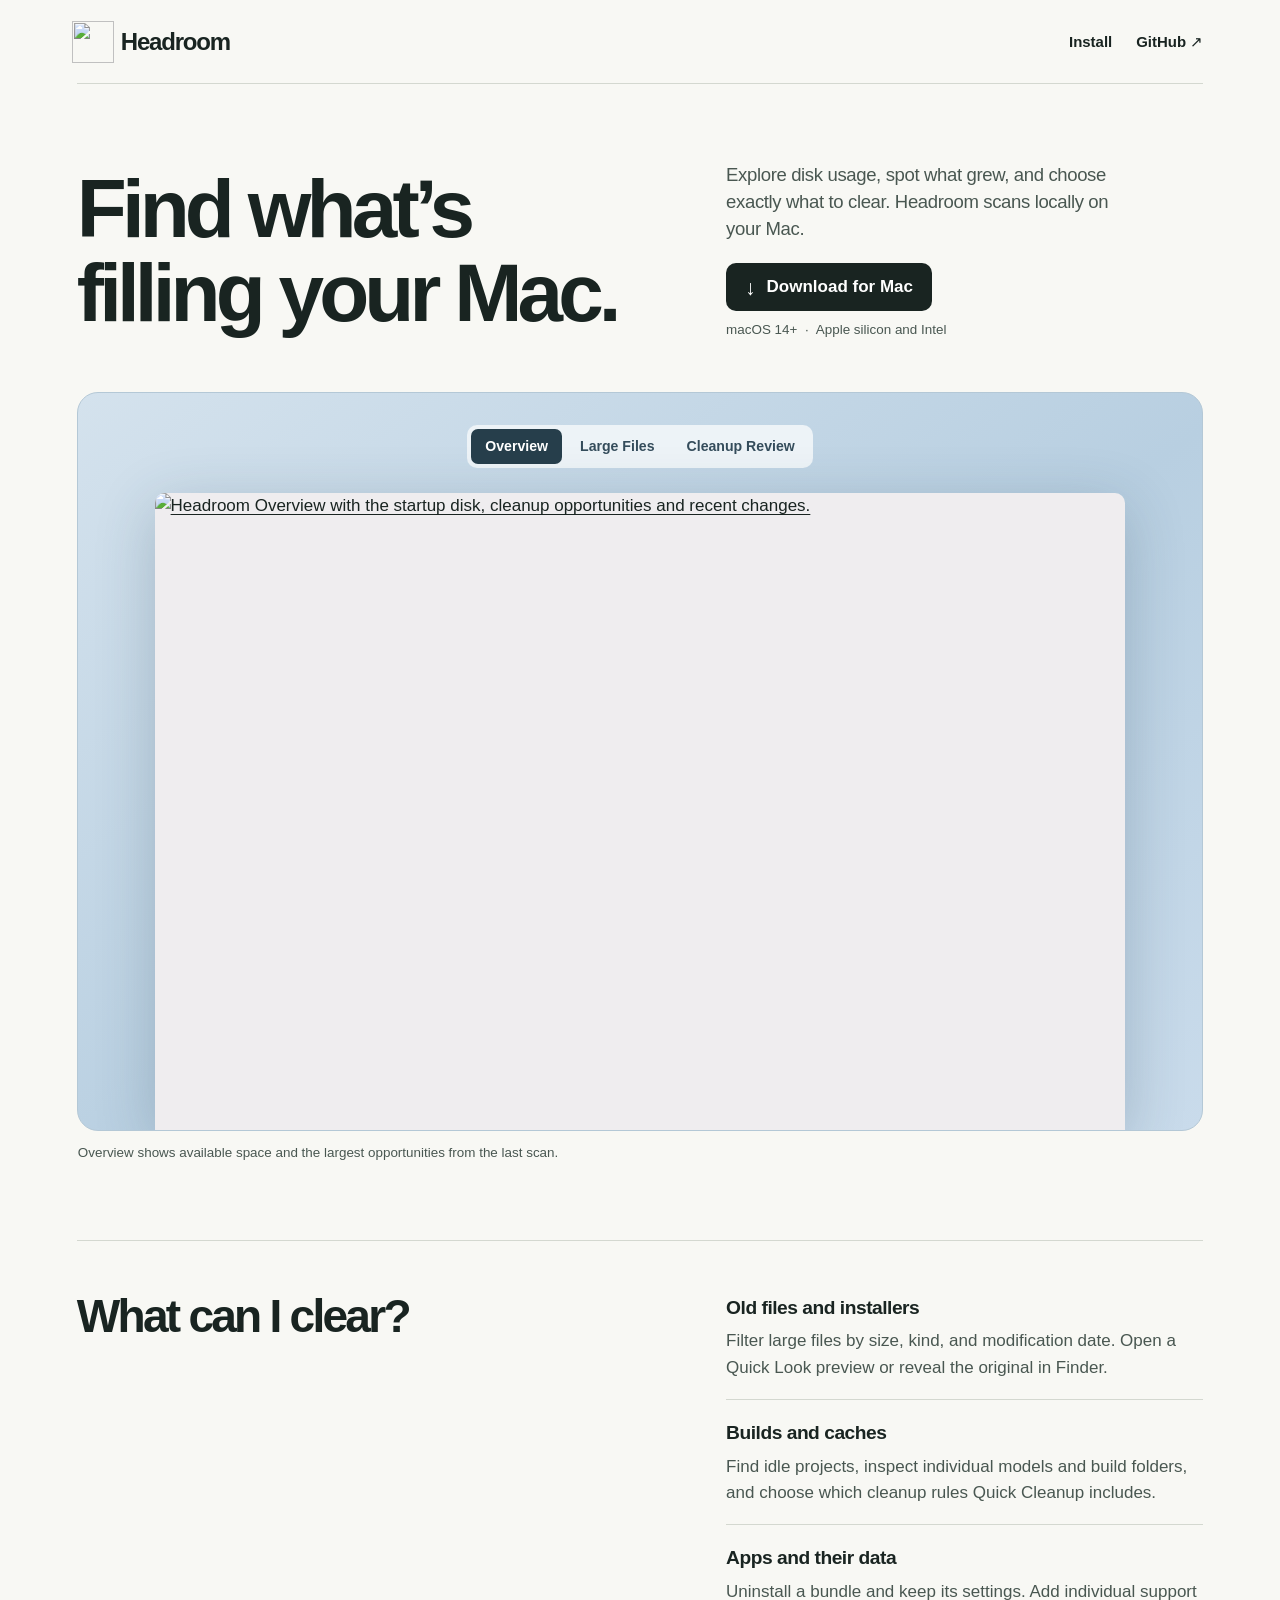
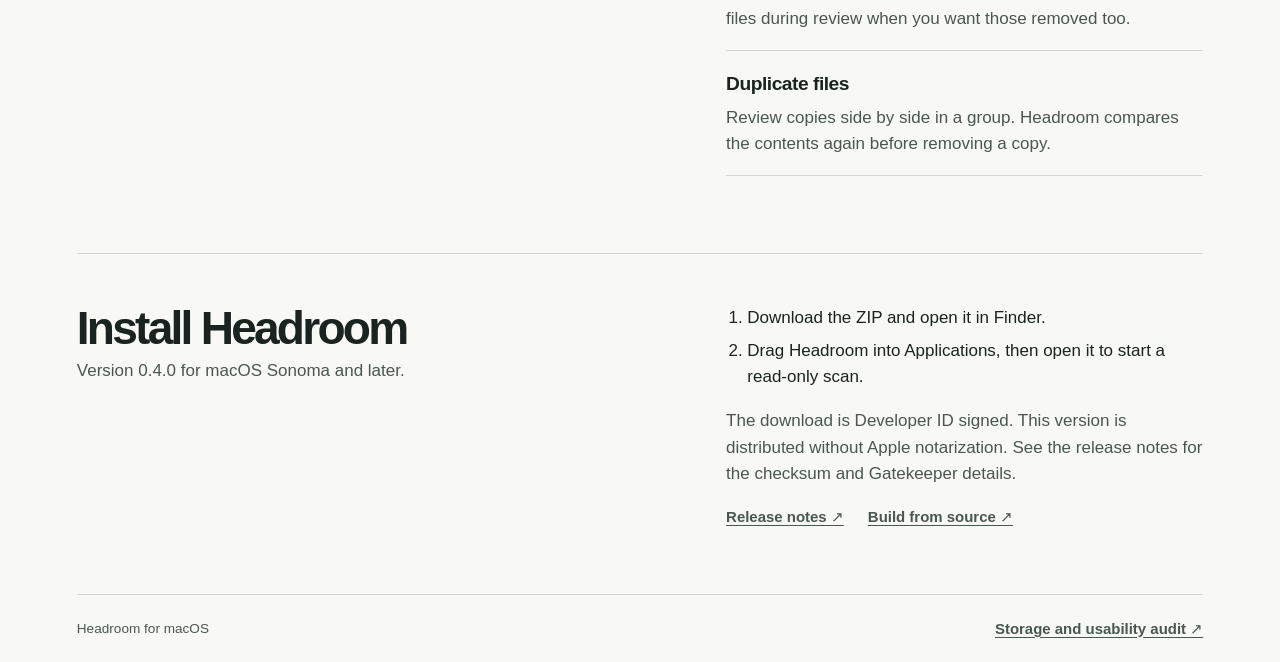
==== docs/index.html @ bfa6468b "Release Headroom 0.4 with safer cleanup review and focused storage browsing" ====
<!doctype html>
<html lang="en">
  <head>
    <meta charset="utf-8" />
    <meta name="viewport" content="width=device-width,initial-scale=1" />
    <meta
      name="description"
      content="Headroom is a local Mac disk space analyzer. Find large files, compare scans, and review exactly what a cleanup will remove."
    />
    <meta name="theme-color" content="#f8f8f4" />
    <title>Headroom · Disk space for Mac</title>
    <link rel="icon" href="images/headroom-icon.png" />
    <link rel="stylesheet" href="site.css" />
  </head>
  <body>
    <header class="nav">
      <a href="./" class="brand"
        ><img
          src="images/headroom-icon.png"
          alt=""
          width="42"
          height="42"
        />Headroom</a
      >
      <nav aria-label="Project">
        <a href="#install">Install</a
        ><a href="https://github.com/nipunbatra/headroom">GitHub ↗</a>
      </nav>
    </header>
    <main>
      <section class="intro" aria-labelledby="title">
        <h1 id="title">Find what’s<br />filling your Mac.</h1>
        <div class="download">
          <p>
            Explore disk usage, spot what grew, and choose exactly what to
            clear. Headroom scans locally on your Mac.
          </p>
          <a
            class="primary"
            href="https://github.com/nipunbatra/headroom/releases/latest/download/Headroom.zip"
            ><span aria-hidden="true">↓</span> Download for Mac</a
          >
          <div class="requirements">
            macOS 14+ <span>·</span> Apple silicon and Intel
          </div>
        </div>
      </section>
      <section class="tour" aria-label="Explore the app">
        <div class="stage">
          <div class="views" aria-label="Screenshot views" hidden>
            <button type="button" data-view="overview" aria-pressed="true">
              Overview
            </button>
            <button type="button" data-view="large-files" aria-pressed="false">
              Large Files
            </button>
            <button
              type="button"
              data-view="cleanup-review"
              aria-pressed="false"
            >
              Cleanup Review
            </button>
          </div>
          <a
            class="screen"
            href="images/headroom-overview.png"
            aria-label="Open Overview screenshot at full size"
            ><img
              id="preview"
              width="1440"
              height="944"
              src="images/headroom-overview.png"
              alt="Headroom Overview with the startup disk, cleanup opportunities and recent changes."
          /></a>
        </div>
        <p class="caption" aria-live="polite" id="caption">
          Overview shows available space and the largest opportunities from the
          last scan.
        </p>
      </section>
      <section class="features" aria-labelledby="explore">
        <h2 id="explore">What can I clear?</h2>
        <dl>
          <div>
            <dt>Old files and installers</dt>
            <dd>
              Filter large files by size, kind, and modification date. Open a
              Quick Look preview or reveal the original in Finder.
            </dd>
          </div>
          <div>
            <dt>Builds and caches</dt>
            <dd>
              Find idle projects, inspect individual models and build folders,
              and choose which cleanup rules Quick Cleanup includes.
            </dd>
          </div>
          <div>
            <dt>Apps and their data</dt>
            <dd>
              Uninstall a bundle and keep its settings. Add individual support
              files during review when you want those removed too.
            </dd>
          </div>
          <div>
            <dt>Duplicate files</dt>
            <dd>
              Review copies side by side in a group. Headroom compares the
              contents again before removing a copy.
            </dd>
          </div>
        </dl>
      </section>
      <section id="install" class="install" aria-labelledby="install-title">
        <div>
          <h2 id="install-title">Install Headroom</h2>
          <p>Version 0.4.0 for macOS Sonoma and later.</p>
        </div>
        <div>
          <ol>
            <li>Download the ZIP and open it in Finder.</li>
            <li>
              Drag Headroom into Applications, then open it to start a read-only
              scan.
            </li>
          </ol>
          <p>
            The download is Developer ID signed. This version is distributed without Apple notarization.
            See the release notes for the checksum and Gatekeeper details.
          </p>
          <p class="links">
            <a href="https://github.com/nipunbatra/headroom/releases/tag/v0.4.0"
              >Release notes ↗</a
            ><a href="https://github.com/nipunbatra/headroom#install"
              >Build from source ↗</a
            >
          </p>
        </div>
      </section>
    </main>
    <footer>
      <span>Headroom for macOS</span
      ><a
        href="https://github.com/nipunbatra/headroom/blob/main/docs/storage-audit.md"
        >Storage and usability audit ↗</a
      >
    </footer>
    <script>
      const shots = {
        overview: [
          "Headroom Overview with the startup disk, cleanup opportunities and recent changes.",
          "Overview shows available space and the largest opportunities from the last scan.",
        ],
        "large-files": [
          "Large Files showing size and modification-date filters and files from an example scan.",
          "Combine size, kind, and modification date to narrow the list before opening a file.",
        ],
        "cleanup-review": [
          "Cleanup Review lists three items with the amount, command or removal method for each.",
          "Expand a target to see what will move to Trash, be deleted, or run through a tool.",
        ],
      };
      const views = document.querySelector(".views");
      views.hidden = false;
      views.addEventListener("click", (event) => {
        const button = event.target.closest("button");
        if (!button) return;
        for (const other of views.querySelectorAll("button"))
          other.setAttribute("aria-pressed", String(other === button));
        const name = button.dataset.view;
        const preview = document.querySelector("#preview");
        preview.src = "images/headroom-" + name + ".png";
        preview.alt = shots[name][0];
        preview.parentElement.href = preview.src;
        preview.parentElement.setAttribute(
          "aria-label",
          "Open " + button.textContent + " screenshot at full size",
        );
        document.querySelector("#caption").textContent = shots[name][1];
      });
    </script>
  </body>
</html>
---- docs/site.css ----
:root {
  color-scheme: light;
  --paper: #f8f8f4;
  --ink: #192421;
  --muted: #495751;
  --line: #d4d8d0;
  --blue: #204fc5;
  font:
    17px/1.55 "Helvetica Neue",
    Arial,
    sans-serif;
  color: var(--ink);
  background: var(--paper);
  font-synthesis: none;
}
* {
  box-sizing: border-box;
}
body {
  max-width: 1420px;
  margin: 0 auto;
  padding: 0 clamp(20px, 6vw, 96px);
}
a {
  color: inherit;
  text-underline-offset: 0.2em;
}
a:hover {
  color: var(--blue);
}
a:focus-visible,
button:focus-visible {
  outline: 3px solid #1462cc;
  outline-offset: 4px;
}
.nav,
footer,
nav,
.brand,
.links {
  display: flex;
  align-items: center;
}
.nav,
footer {
  justify-content: space-between;
}
.nav {
  min-height: 84px;
  border-bottom: 1px solid var(--line);
}
.brand {
  gap: 7px;
  text-decoration: none;
  font-size: 24px;
  font-weight: 700;
  letter-spacing: -1.2px;
}
.brand img {
  margin-left: -5px;
}
nav,
.links {
  gap: 24px;
}
nav a,
.links a,
footer a {
  font-size: 0.88rem;
  font-weight: 550;
}
nav a {
  text-decoration: none;
}
.intro,
.features,
.install {
  display: grid;
  grid-template-columns: minmax(0, 1.2fr) minmax(0, 1fr);
  gap: clamp(28px, 6vw, 100px);
}
.intro {
  padding: clamp(52px, 6vw, 86px) 0 clamp(36px, 4vw, 62px);
  align-items: center;
}
h1,
h2,
p {
  margin: 0;
}
h1,
h2 {
  font-weight: 600;
  line-height: 1.02;
  letter-spacing: -0.06em;
}
h1 {
  font-size: clamp(54px, 6.4vw, 99px);
}
h2 {
  font-size: clamp(35px, 3.6vw, 58px);
  max-width: 11em;
}
.download {
  max-width: 390px;
}
.download p {
  font-size: clamp(17px, 1.45vw, 22px);
  line-height: 1.46;
  letter-spacing: -0.02em;
  color: var(--muted);
}
.primary {
  display: inline-flex;
  gap: 11px;
  align-items: center;
  margin-top: 21px;
  border-radius: 10px;
  background: var(--ink);
  padding: 11px 19px;
  color: white;
  text-decoration: none;
  font-weight: 600;
}
.primary:hover {
  color: white;
  background: #263d37;
}
.primary span {
  font-size: 21px;
  line-height: 1;
}
.requirements,
.caption {
  color: var(--muted);
  font-size: 0.79rem;
}
.requirements {
  margin-top: 9px;
}
.requirements span {
  margin: 0 4px;
}
.stage {
  background: linear-gradient(145deg, #d4e2ed, #b8cfe1 54%, #c9dbeb);
  border: 1px solid #b4c8d6;
  border-radius: 21px;
  padding: clamp(16px, 2.5vw, 36px) clamp(15px, 6vw, 95px) 0;
  overflow: hidden;
}
.views {
  display: flex;
  justify-content: center;
  gap: 4px;
  margin: auto auto clamp(15px, 2vw, 28px);
  border-radius: 10px;
  padding: 4px;
  background: #edf3f7;
  width: fit-content;
}
.views[hidden] {
  display: none;
}
.views button {
  cursor: pointer;
  color: #344c5b;
  border: 0;
  border-radius: 7px;
  background: none;
  padding: 8px 14px;
  font-family: inherit;
  font-size: 0.83rem;
  line-height: 1.3;
  font-weight: 600;
}
.views button[aria-pressed="true"] {
  background: #263e4b;
  color: white;
}
.screen {
  display: block;
  border-radius: 10px 10px 0 0;
  overflow: hidden;
  max-width: 1100px;
  margin: auto;
  box-shadow: 0 14px 60px #2744573d;
}
.screen img {
  display: block;
  width: 100%;
  height: auto;
  aspect-ratio: 1440/944;
  object-fit: contain;
  background: #efedef;
}
.caption {
  padding: 12px 1px 0;
}
.features,
.install {
  border-top: 1px solid var(--line);
  margin-top: clamp(50px, 6vw, 88px);
  padding-top: clamp(32px, 4vw, 60px);
}
dl {
  margin: 0;
}
dl div {
  padding: 18px 0;
  border-bottom: 1px solid var(--line);
}
dl div:first-child {
  padding-top: 0;
}
dt {
  font-size: 1.13rem;
  font-weight: 650;
  letter-spacing: -0.025em;
}
dd,
.install p {
  margin: 6px 0 0;
  color: var(--muted);
}
.install ol {
  padding-left: 1.25em;
  margin: 0 0 18px;
}
.install li + li {
  margin-top: 6px;
}
.install .links {
  margin-top: 18px;
  flex-wrap: wrap;
}
footer {
  margin-top: 65px;
  padding: 22px 0;
  border-top: 1px solid var(--line);
  color: var(--muted);
  font-size: 0.8rem;
}
@media (max-width: 720px) {
  .intro,
  .features,
  .install {
    grid-template-columns: 1fr;
    gap: 22px;
  }
  .intro {
    padding-top: 42px;
  }
  .download {
    max-width: 470px;
  }
  .nav {
    min-height: 67px;
  }
  .screen {
    border-radius: 6px 6px 0 0;
  }
  .stage {
    padding: 14px 10px 0;
    border-radius: 12px;
  }
  .views button {
    padding: 7px 10px;
  }
  .features,
  .install {
    margin-top: 42px;
  }
  footer {
    align-items: flex-start;
    gap: 18px;
  }
  nav {
    gap: 15px;
  }
  .brand {
    font-size: 22px;
  }
  .links {
    gap: 16px;
  }
}
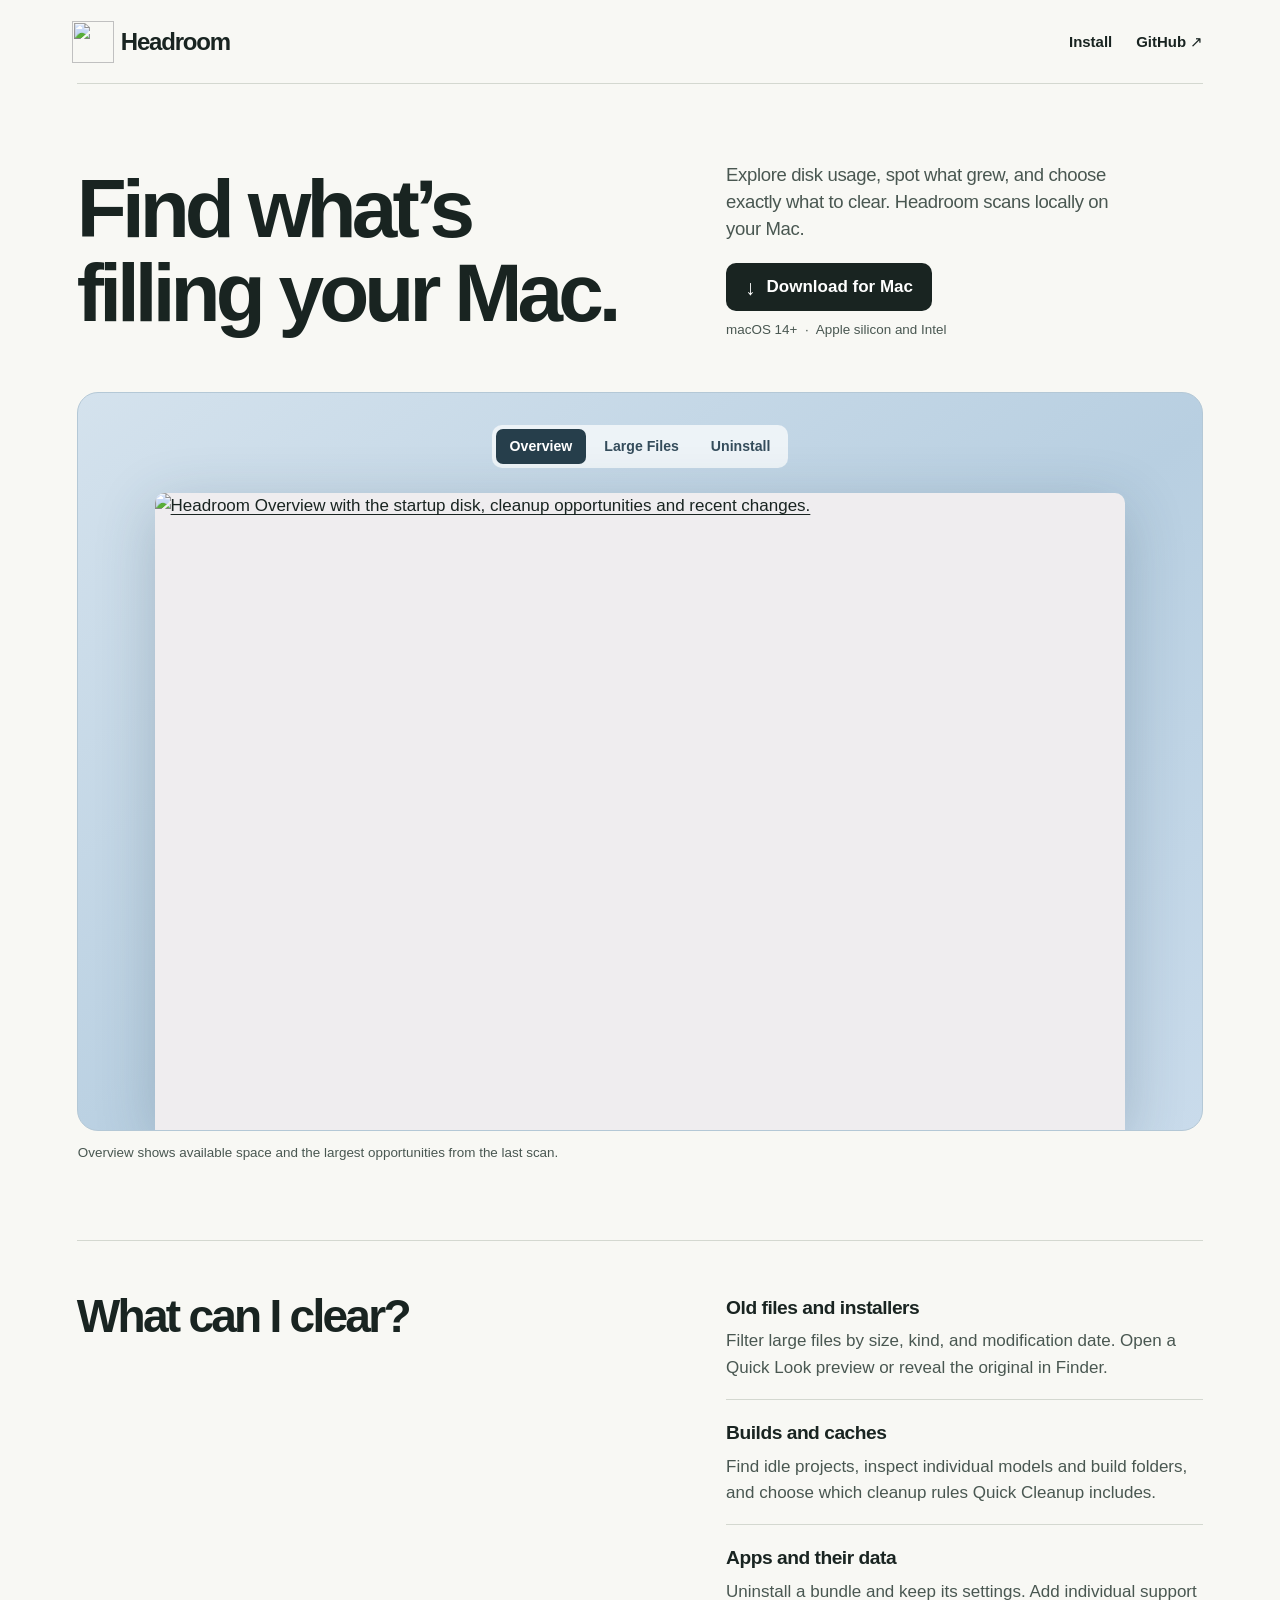
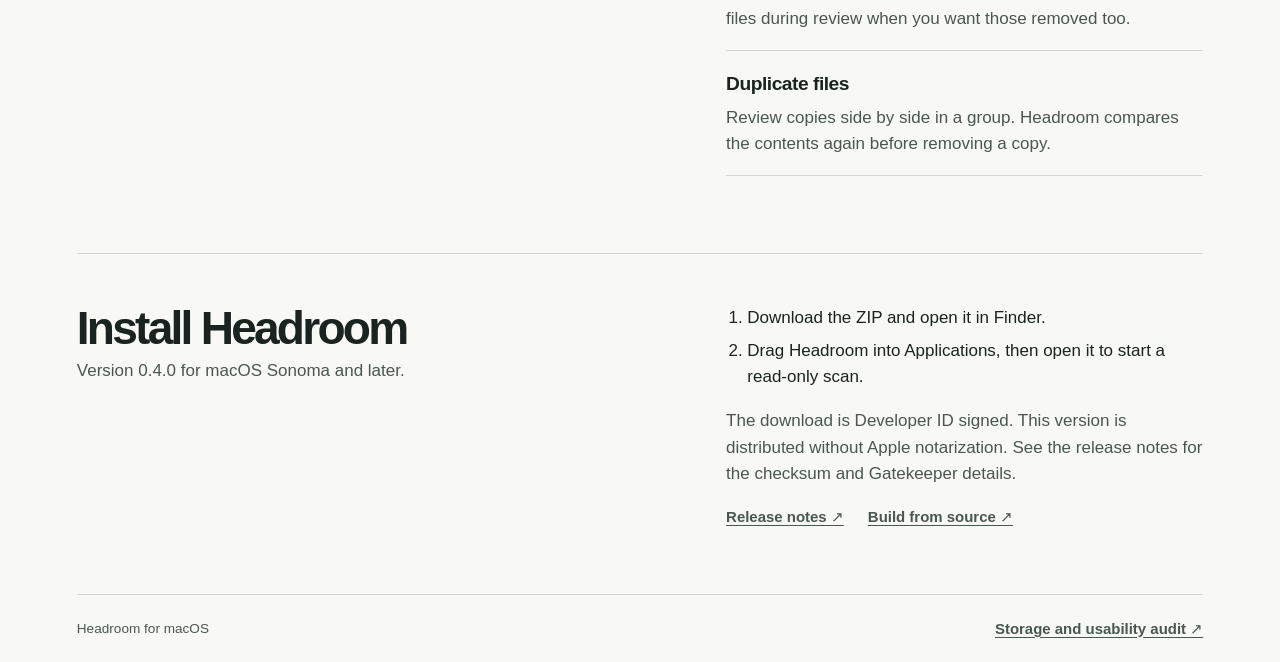
==== commit a5dc5eca: "Make cleanup disclosures operable with native controls" ====
--- a/docs/index.html
+++ b/docs/index.html
@@ -56,10 +56,10 @@
             </button>
             <button
               type="button"
-              data-view="cleanup-review"
+              data-view="uninstall"
               aria-pressed="false"
             >
-              Cleanup Review
+              Uninstall
             </button>
           </div>
           <a
@@ -156,9 +156,9 @@
           "Large Files showing size and modification-date filters and files from an example scan.",
           "Combine size, kind, and modification date to narrow the list before opening a file.",
         ],
-        "cleanup-review": [
-          "Cleanup Review lists three items with the amount, command or removal method for each.",
-          "Expand a target to see what will move to Trash, be deleted, or run through a tool.",
+        uninstall: [
+          "Uninstall review shows a selected app and cache. Its unchecked Application Support folder stays on the Mac.",
+          "Choose individual support files and expand the target list before uninstalling an app.",
         ],
       };
       const views = document.querySelector(".views");
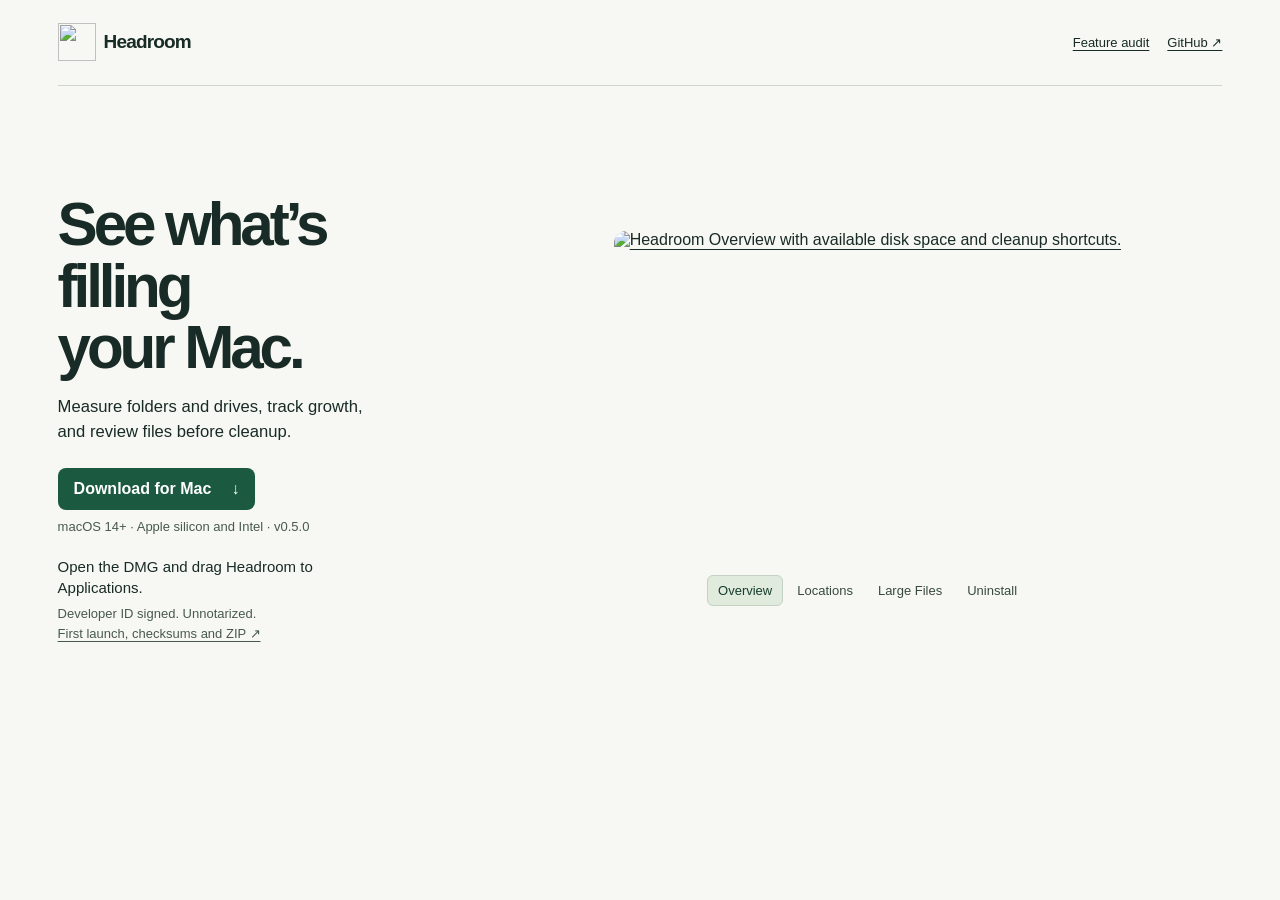
==== commit 910e61f9: "Fit disk review in one window and ship a signed drag-to-Applications installer" ====
--- a/docs/index.html
+++ b/docs/index.html
@@ -1,184 +1,60 @@
 <!doctype html>
 <html lang="en">
-  <head>
-    <meta charset="utf-8" />
-    <meta name="viewport" content="width=device-width,initial-scale=1" />
-    <meta
-      name="description"
-      content="Headroom is a local Mac disk space analyzer. Find large files, compare scans, and review exactly what a cleanup will remove."
-    />
-    <meta name="theme-color" content="#f8f8f4" />
-    <title>Headroom · Disk space for Mac</title>
-    <link rel="icon" href="images/headroom-icon.png" />
-    <link rel="stylesheet" href="site.css" />
-  </head>
-  <body>
-    <header class="nav">
-      <a href="./" class="brand"
-        ><img
-          src="images/headroom-icon.png"
-          alt=""
-          width="42"
-          height="42"
-        />Headroom</a
-      >
-      <nav aria-label="Project">
-        <a href="#install">Install</a
-        ><a href="https://github.com/nipunbatra/headroom">GitHub ↗</a>
-      </nav>
-    </header>
-    <main>
-      <section class="intro" aria-labelledby="title">
-        <h1 id="title">Find what’s<br />filling your Mac.</h1>
-        <div class="download">
-          <p>
-            Explore disk usage, spot what grew, and choose exactly what to
-            clear. Headroom scans locally on your Mac.
-          </p>
-          <a
-            class="primary"
-            href="https://github.com/nipunbatra/headroom/releases/latest/download/Headroom.zip"
-            ><span aria-hidden="true">↓</span> Download for Mac</a
-          >
-          <div class="requirements">
-            macOS 14+ <span>·</span> Apple silicon and Intel
-          </div>
+<head>
+  <meta charset="utf-8">
+  <meta name="viewport" content="width=device-width,initial-scale=1">
+  <meta name="description" content="Explore your Mac’s disk space, compare scans, and review files before cleanup.">
+  <title>Headroom · Disk space for Mac</title>
+  <link rel="icon" href="images/headroom-icon.png">
+  <link rel="stylesheet" href="site.css">
+</head>
+<body>
+  <header>
+    <a class="brand" href="./"><img src="images/headroom-icon.png" alt="" width="38" height="38">Headroom</a>
+    <nav aria-label="Project"><a href="https://github.com/nipunbatra/headroom/blob/main/docs/storage-audit.md">Feature audit</a><a href="https://github.com/nipunbatra/headroom">GitHub ↗</a></nav>
+  </header>
+  <main>
+    <section aria-labelledby="title">
+      <h1 id="title">See what’s filling your Mac.</h1>
+      <p class="summary">Measure folders and drives, track growth, and review files before cleanup.</p>
+      <a class="download" href="https://github.com/nipunbatra/headroom/releases/download/v0.5.0/Headroom.dmg">Download for Mac <span aria-hidden="true">↓</span></a>
+      <p class="spec">macOS 14+ · Apple silicon and Intel · v0.5.0</p>
+      <p class="install" id="install">Open the DMG and drag Headroom to Applications.</p>
+      <p class="signing">Developer ID signed. Unnotarized.<br><a href="https://github.com/nipunbatra/headroom/releases/tag/v0.5.0">First launch, checksums and ZIP ↗</a></p>
+    </section>
+    <figure>
+      <a id="full" href="images/headroom-overview.png" aria-label="Open Overview screenshot at full size"><img id="preview" src="images/headroom-overview.png" alt="Headroom Overview with available disk space and cleanup shortcuts." width="1040" height="680"></a>
+      <figcaption>
+        <div class="views" aria-label="Screenshots" role="group" hidden>
+          <button type="button" aria-pressed="true" data-view="overview">Overview</button>
+          <button type="button" aria-pressed="false" data-view="locations">Locations</button>
+          <button type="button" aria-pressed="false" data-view="large-files">Large Files</button>
+          <button type="button" aria-pressed="false" data-view="uninstall">Uninstall</button>
         </div>
-      </section>
-      <section class="tour" aria-label="Explore the app">
-        <div class="stage">
-          <div class="views" aria-label="Screenshot views" hidden>
-            <button type="button" data-view="overview" aria-pressed="true">
-              Overview
-            </button>
-            <button type="button" data-view="large-files" aria-pressed="false">
-              Large Files
-            </button>
-            <button
-              type="button"
-              data-view="uninstall"
-              aria-pressed="false"
-            >
-              Uninstall
-            </button>
-          </div>
-          <a
-            class="screen"
-            href="images/headroom-overview.png"
-            aria-label="Open Overview screenshot at full size"
-            ><img
-              id="preview"
-              width="1440"
-              height="944"
-              src="images/headroom-overview.png"
-              alt="Headroom Overview with the startup disk, cleanup opportunities and recent changes."
-          /></a>
-        </div>
-        <p class="caption" aria-live="polite" id="caption">
-          Overview shows available space and the largest opportunities from the
-          last scan.
-        </p>
-      </section>
-      <section class="features" aria-labelledby="explore">
-        <h2 id="explore">What can I clear?</h2>
-        <dl>
-          <div>
-            <dt>Old files and installers</dt>
-            <dd>
-              Filter large files by size, kind, and modification date. Open a
-              Quick Look preview or reveal the original in Finder.
-            </dd>
-          </div>
-          <div>
-            <dt>Builds and caches</dt>
-            <dd>
-              Find idle projects, inspect individual models and build folders,
-              and choose which cleanup rules Quick Cleanup includes.
-            </dd>
-          </div>
-          <div>
-            <dt>Apps and their data</dt>
-            <dd>
-              Uninstall a bundle and keep its settings. Add individual support
-              files during review when you want those removed too.
-            </dd>
-          </div>
-          <div>
-            <dt>Duplicate files</dt>
-            <dd>
-              Review copies side by side in a group. Headroom compares the
-              contents again before removing a copy.
-            </dd>
-          </div>
-        </dl>
-      </section>
-      <section id="install" class="install" aria-labelledby="install-title">
-        <div>
-          <h2 id="install-title">Install Headroom</h2>
-          <p>Version 0.4.0 for macOS Sonoma and later.</p>
-        </div>
-        <div>
-          <ol>
-            <li>Download the ZIP and open it in Finder.</li>
-            <li>
-              Drag Headroom into Applications, then open it to start a read-only
-              scan.
-            </li>
-          </ol>
-          <p>
-            The download is Developer ID signed. This version is distributed without Apple notarization.
-            See the release notes for the checksum and Gatekeeper details.
-          </p>
-          <p class="links">
-            <a href="https://github.com/nipunbatra/headroom/releases/tag/v0.4.0"
-              >Release notes ↗</a
-            ><a href="https://github.com/nipunbatra/headroom#install"
-              >Build from source ↗</a
-            >
-          </p>
-        </div>
-      </section>
-    </main>
-    <footer>
-      <span>Headroom for macOS</span
-      ><a
-        href="https://github.com/nipunbatra/headroom/blob/main/docs/storage-audit.md"
-        >Storage and usability audit ↗</a
-      >
-    </footer>
-    <script>
-      const shots = {
-        overview: [
-          "Headroom Overview with the startup disk, cleanup opportunities and recent changes.",
-          "Overview shows available space and the largest opportunities from the last scan.",
-        ],
-        "large-files": [
-          "Large Files showing size and modification-date filters and files from an example scan.",
-          "Combine size, kind, and modification date to narrow the list before opening a file.",
-        ],
-        uninstall: [
-          "Uninstall review shows a selected app and cache. Its unchecked Application Support folder stays on the Mac.",
-          "Choose individual support files and expand the target list before uninstalling an app.",
-        ],
-      };
-      const views = document.querySelector(".views");
-      views.hidden = false;
-      views.addEventListener("click", (event) => {
-        const button = event.target.closest("button");
-        if (!button) return;
-        for (const other of views.querySelectorAll("button"))
-          other.setAttribute("aria-pressed", String(other === button));
-        const name = button.dataset.view;
-        const preview = document.querySelector("#preview");
-        preview.src = "images/headroom-" + name + ".png";
-        preview.alt = shots[name][0];
-        preview.parentElement.href = preview.src;
-        preview.parentElement.setAttribute(
-          "aria-label",
-          "Open " + button.textContent + " screenshot at full size",
-        );
-        document.querySelector("#caption").textContent = shots[name][1];
-      });
-    </script>
-  </body>
+      </figcaption>
+    </figure>
+  </main>
+  <script>
+    const views = document.querySelector(".views");
+    const preview = document.getElementById("preview");
+    const full = document.getElementById("full");
+    const descriptions = {
+      overview: preview.alt,
+      locations: "A measured folder with its contents ranked by size and available volume space.",
+      "large-files": "Large Files with file size, type, and modification date filters.",
+      uninstall: "An uninstall review with individual support folders selected."
+    };
+    views.hidden = false;
+    views.addEventListener("click", event => {
+      const button = event.target.closest("button");
+      if (!button) return;
+      for (const item of views.querySelectorAll("button")) item.setAttribute("aria-pressed", String(item === button));
+      const key = button.dataset.view;
+      preview.src = "images/headroom-" + key + ".png";
+      preview.alt = descriptions[key];
+      full.href = preview.src;
+      full.setAttribute("aria-label", "Open " + button.textContent + " screenshot at full size");
+    });
+  </script>
+</body>
 </html>
--- a/docs/site.css
+++ b/docs/site.css
@@ -1,286 +1,53 @@
-:root {
-  color-scheme: light;
-  --paper: #f8f8f4;
-  --ink: #192421;
-  --muted: #495751;
-  --line: #d4d8d0;
-  --blue: #204fc5;
-  font:
-    17px/1.55 "Helvetica Neue",
-    Arial,
-    sans-serif;
-  color: var(--ink);
-  background: var(--paper);
-  font-synthesis: none;
+:root { color-scheme: light; font-family: -apple-system, BlinkMacSystemFont, "Helvetica Neue", sans-serif; color: #192b26; background: #f7f8f3; }
+* { box-sizing: border-box; }
+body { width: min(1320px, 100%); margin: auto; padding: 0 clamp(20px, 4.5vw, 68px); }
+a { color: inherit; text-underline-offset: .22em; }
+a:focus-visible, button:focus-visible { outline: 3px solid #28745b; outline-offset: 3px; }
+header { display: flex; align-items: center; justify-content: space-between; padding: clamp(12px, 2.6vh, 27px) 0; border-bottom: 1px solid #ced6cc; }
+.brand { display: inline-flex; gap: 8px; align-items: center; font-weight: 720; font-size: 19px; letter-spacing: -.045em; text-decoration: none; }
+nav, .views { display: flex; align-items: center; gap: 18px; }
+nav a, .spec, .signing { font-size: 13px; }
+main { display: grid; grid-template-columns: minmax(240px, .74fr) minmax(0, 1.3fr); align-items: center; gap: clamp(20px, 4vw, 65px); min-height: min(74svh, 700px); padding: clamp(20px, 4vh, 52px) 0; }
+h1 { font-size: clamp(42px, 4.7vw, 72px); line-height: 1.02; letter-spacing: -.068em; margin: 0; max-width: 10ch; text-wrap: balance; }
+.summary { margin: 17px 0 24px; font-size: clamp(16px, 1.3vw, 19px); line-height: 1.45; max-width: 34ch; }
+.download { display: inline-flex; align-items: center; gap: 20px; padding: 12px 16px; border-radius: 8px; color: white; background: #1b5a40; text-decoration: none; font-weight: 630; }
+.download:hover { background: #154630; }
+.spec, .signing { color: #48594e; line-height: 1.5; }
+.spec { margin: 7px 0 20px; }
+.install { font-size: 15px; line-height: 1.4; margin: 0 0 6px; max-width: 35ch; }
+.signing { margin: 0; }
+figure { margin: 0; min-width: 0; }
+#full { display: block; width: fit-content; margin: auto; border-radius: 12px; }
+#preview { display: block; width: 100%; height: auto; max-height: 57svh; object-fit: contain; border-radius: 12px; }
+.views { justify-content: center; gap: 3px; flex-wrap: wrap; margin-top: 12px; }
+.views[hidden] { display: none; }
+button { cursor: pointer; font: inherit; font-size: 13px; color: #384a40; padding: 7px 10px; border-radius: 6px; background: transparent; border: 1px solid transparent; }
+button:hover { background: #e5eadf; }
+button[aria-pressed="true"] { background: #e0eadd; color: #173d2c; border-color: #c3d2c3; }
+@media (max-width: 700px) {
+  main { grid-template-columns: 1fr; gap: 18px; min-height: auto; padding: 20px 0; }
+  h1 { max-width: 17ch; font-size: clamp(35px, 8.5vw, 46px); }
+  .summary { margin: 8px 0 13px; max-width: 48ch; }
+  .spec { margin: 6px 0 10px; }
+  .install { max-width: none; }
+  #preview { max-height: 29svh; }
+  .views { margin-top: 5px; }
+  nav { gap: 12px; }
 }
-* {
-  box-sizing: border-box;
+@media (max-height: 640px) and (min-width: 701px) {
+  main { padding: 18px 0; }
+  .summary { margin: 12px 0 16px; }
 }
-body {
-  max-width: 1420px;
-  margin: 0 auto;
-  padding: 0 clamp(20px, 6vw, 96px);
+@media (max-width: 400px) and (max-height: 650px) {
+  body { padding: 0 14px; }
+  header { padding: 6px 0; }
+  .brand img { width: 32px; height: 32px; }
+  main { gap: 10px; padding: 12px 0; }
+  h1 { font-size: 32px; max-width: none; }
+  .summary { font-size: 15px; line-height: 1.3; margin: 6px 0 10px; }
+  .spec { margin: 4px 0 8px; }
+  .install { margin-bottom: 3px; }
+  #preview { max-height: 23svh; }
+  .views { gap: 1px; }
+  button { padding: 6px; }
 }
-a {
-  color: inherit;
-  text-underline-offset: 0.2em;
-}
-a:hover {
-  color: var(--blue);
-}
-a:focus-visible,
-button:focus-visible {
-  outline: 3px solid #1462cc;
-  outline-offset: 4px;
-}
-.nav,
-footer,
-nav,
-.brand,
-.links {
-  display: flex;
-  align-items: center;
-}
-.nav,
-footer {
-  justify-content: space-between;
-}
-.nav {
-  min-height: 84px;
-  border-bottom: 1px solid var(--line);
-}
-.brand {
-  gap: 7px;
-  text-decoration: none;
-  font-size: 24px;
-  font-weight: 700;
-  letter-spacing: -1.2px;
-}
-.brand img {
-  margin-left: -5px;
-}
-nav,
-.links {
-  gap: 24px;
-}
-nav a,
-.links a,
-footer a {
-  font-size: 0.88rem;
-  font-weight: 550;
-}
-nav a {
-  text-decoration: none;
-}
-.intro,
-.features,
-.install {
-  display: grid;
-  grid-template-columns: minmax(0, 1.2fr) minmax(0, 1fr);
-  gap: clamp(28px, 6vw, 100px);
-}
-.intro {
-  padding: clamp(52px, 6vw, 86px) 0 clamp(36px, 4vw, 62px);
-  align-items: center;
-}
-h1,
-h2,
-p {
-  margin: 0;
-}
-h1,
-h2 {
-  font-weight: 600;
-  line-height: 1.02;
-  letter-spacing: -0.06em;
-}
-h1 {
-  font-size: clamp(54px, 6.4vw, 99px);
-}
-h2 {
-  font-size: clamp(35px, 3.6vw, 58px);
-  max-width: 11em;
-}
-.download {
-  max-width: 390px;
-}
-.download p {
-  font-size: clamp(17px, 1.45vw, 22px);
-  line-height: 1.46;
-  letter-spacing: -0.02em;
-  color: var(--muted);
-}
-.primary {
-  display: inline-flex;
-  gap: 11px;
-  align-items: center;
-  margin-top: 21px;
-  border-radius: 10px;
-  background: var(--ink);
-  padding: 11px 19px;
-  color: white;
-  text-decoration: none;
-  font-weight: 600;
-}
-.primary:hover {
-  color: white;
-  background: #263d37;
-}
-.primary span {
-  font-size: 21px;
-  line-height: 1;
-}
-.requirements,
-.caption {
-  color: var(--muted);
-  font-size: 0.79rem;
-}
-.requirements {
-  margin-top: 9px;
-}
-.requirements span {
-  margin: 0 4px;
-}
-.stage {
-  background: linear-gradient(145deg, #d4e2ed, #b8cfe1 54%, #c9dbeb);
-  border: 1px solid #b4c8d6;
-  border-radius: 21px;
-  padding: clamp(16px, 2.5vw, 36px) clamp(15px, 6vw, 95px) 0;
-  overflow: hidden;
-}
-.views {
-  display: flex;
-  justify-content: center;
-  gap: 4px;
-  margin: auto auto clamp(15px, 2vw, 28px);
-  border-radius: 10px;
-  padding: 4px;
-  background: #edf3f7;
-  width: fit-content;
-}
-.views[hidden] {
-  display: none;
-}
-.views button {
-  cursor: pointer;
-  color: #344c5b;
-  border: 0;
-  border-radius: 7px;
-  background: none;
-  padding: 8px 14px;
-  font-family: inherit;
-  font-size: 0.83rem;
-  line-height: 1.3;
-  font-weight: 600;
-}
-.views button[aria-pressed="true"] {
-  background: #263e4b;
-  color: white;
-}
-.screen {
-  display: block;
-  border-radius: 10px 10px 0 0;
-  overflow: hidden;
-  max-width: 1100px;
-  margin: auto;
-  box-shadow: 0 14px 60px #2744573d;
-}
-.screen img {
-  display: block;
-  width: 100%;
-  height: auto;
-  aspect-ratio: 1440/944;
-  object-fit: contain;
-  background: #efedef;
-}
-.caption {
-  padding: 12px 1px 0;
-}
-.features,
-.install {
-  border-top: 1px solid var(--line);
-  margin-top: clamp(50px, 6vw, 88px);
-  padding-top: clamp(32px, 4vw, 60px);
-}
-dl {
-  margin: 0;
-}
-dl div {
-  padding: 18px 0;
-  border-bottom: 1px solid var(--line);
-}
-dl div:first-child {
-  padding-top: 0;
-}
-dt {
-  font-size: 1.13rem;
-  font-weight: 650;
-  letter-spacing: -0.025em;
-}
-dd,
-.install p {
-  margin: 6px 0 0;
-  color: var(--muted);
-}
-.install ol {
-  padding-left: 1.25em;
-  margin: 0 0 18px;
-}
-.install li + li {
-  margin-top: 6px;
-}
-.install .links {
-  margin-top: 18px;
-  flex-wrap: wrap;
-}
-footer {
-  margin-top: 65px;
-  padding: 22px 0;
-  border-top: 1px solid var(--line);
-  color: var(--muted);
-  font-size: 0.8rem;
-}
-@media (max-width: 720px) {
-  .intro,
-  .features,
-  .install {
-    grid-template-columns: 1fr;
-    gap: 22px;
-  }
-  .intro {
-    padding-top: 42px;
-  }
-  .download {
-    max-width: 470px;
-  }
-  .nav {
-    min-height: 67px;
-  }
-  .screen {
-    border-radius: 6px 6px 0 0;
-  }
-  .stage {
-    padding: 14px 10px 0;
-    border-radius: 12px;
-  }
-  .views button {
-    padding: 7px 10px;
-  }
-  .features,
-  .install {
-    margin-top: 42px;
-  }
-  footer {
-    align-items: flex-start;
-    gap: 18px;
-  }
-  nav {
-    gap: 15px;
-  }
-  .brand {
-    font-size: 22px;
-  }
-  .links {
-    gap: 16px;
-  }
-}
